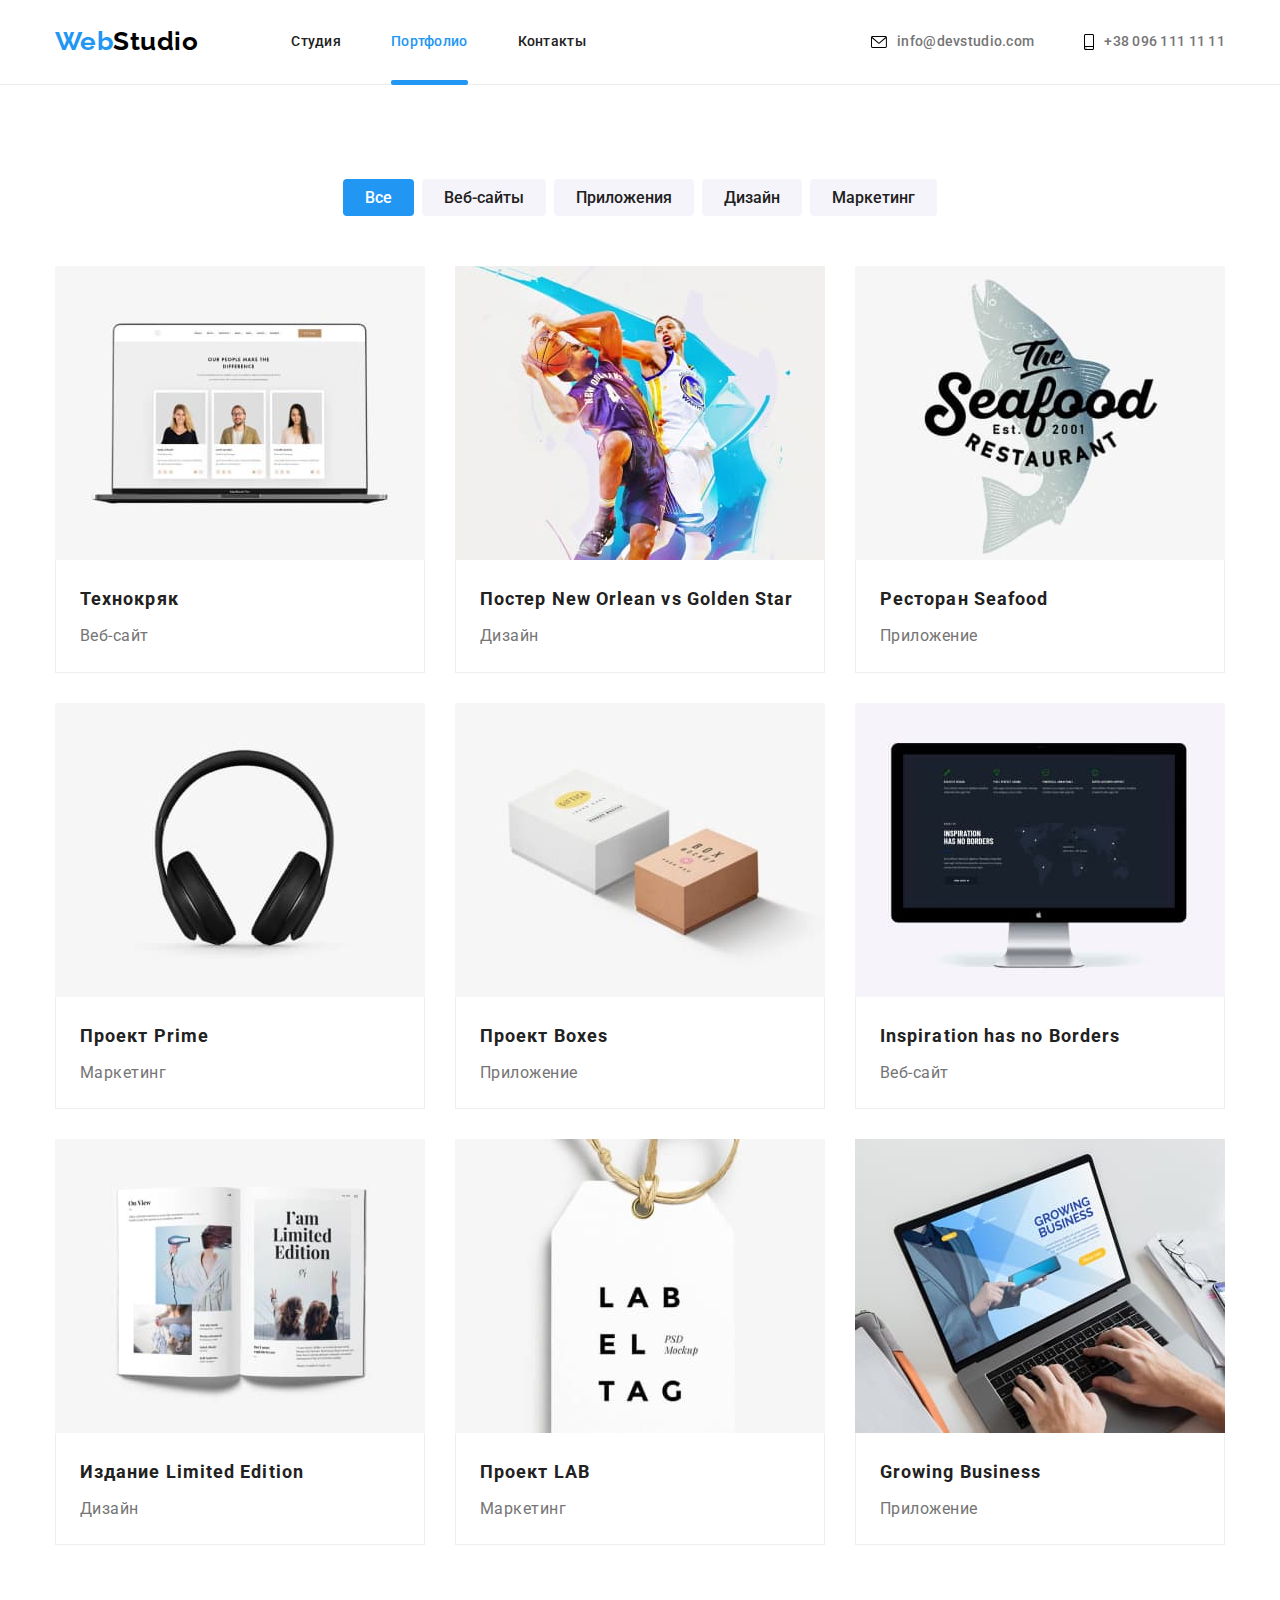
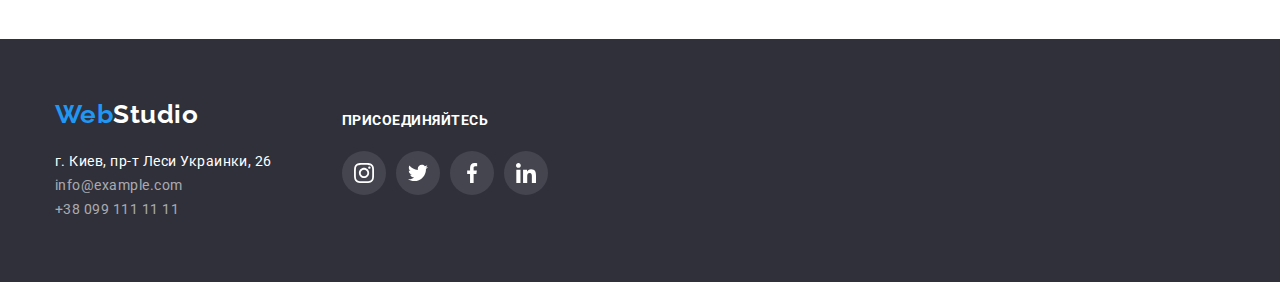
==== portfolio.html @ e1151875 "Initial commit" ====
<!DOCTYPE html>
<html lang="ru">
  <head>
    <meta charset="UTF-8" />
    <meta http-equiv="X-UA-Compatible" content="IE=edge" />
    <meta name="viewport" content="width=device-width, initial-scale=1.0" />
    <title>Document</title>
    <link rel="preconnect" href="https://fonts.googleapis.com" />
    <link rel="preconnect" href="https://fonts.gstatic.com" crossorigin />
    <link
      href="https://fonts.googleapis.com/css2?family=Raleway:wght@700&family=Roboto:wght@400;500;700;900&display=swap"
      rel="stylesheet"
    />
    <link
      rel="stylesheet"
      href="https://cdnjs.cloudflare.com/ajax/libs/modern-normalize/1.1.0/modern-normalize.min.css"
    />
    <link rel="stylesheet" href="./css/styles.css" />
  </head>

  <body>
    <!-- Шапка профиля -->
    <header>
      <div class="container">
        <nav class="main-nav">
          <a href="./index.html" class="header-logo-first"
            >Web<span class="header-logo-second">Studio</span></a
          >
          <ul class="site-nav list">
            <li class="item"><a href="./index.html" class="link">Студия</a></li>
            <li class="item">
              <a href="./portfolio.html" class="link current">Портфолио</a>
            </li>
            <li class="item"><a href="" class="link">Контакты</a></li>
          </ul>
        </nav>
        <ul class="auth-nav list">
          <li class="item">
            <a href="mailto:info@devstudio.com" class="link">
              <svg class="item-icon" width="16" height="12">
                <use href="./images/icons.svg#icon-envelope"></use>
              </svg>
              info@devstudio.com</a
            >
          </li>
          <li class="item">
            <a href="tel:+380961111111" class="link">
              <svg class="item-icon" width="10" height="16">
                <use href="./images/icons.svg#icon-smartphone"></use></svg
              >+38 096 111 11 11</a
            >
          </li>
        </ul>
      </div>
    </header>

    <main>
      <section class="section">
        <div class="container">
          <h1 hidden>Filter</h1>
          <ul class="filter-list list">
            <li class="item">
              <button type="button" class="filter-button active">Все</button>
            </li>
            <li class="item">
              <button type="button" class="filter-button">Веб-сайты</button>
            </li>
            <li class="item">
              <button type="button" class="filter-button">Приложения</button>
            </li>
            <li class="item">
              <button type="button" class="filter-button">Дизайн</button>
            </li>
            <li class="item">
              <button type="button" class="filter-button">Маркетинг</button>
            </li>
          </ul>

          <ul class="project-list list">
            <li class="item">
              <a href="">
                <img
                  src="./images/project1.jpg"
                  alt="Фoто команды"
                  width="370"
                  height="294"
                  class="project-picture"
                />
                <div class="project-info-block">
                  <h2 class="name">Технокряк</h2>
                  <p class="description">Веб-сайт</p>
                </div>
              </a>
            </li>
            <li class="item">
              <a href="">
                <img
                  src="./images/project2.jpg"
                  alt="Баскетболисты с мячом"
                  width="370"
                  height="294"
                  class="project-picture"
                />
                <div class="project-info-block">
                  <h2 class="name">Постер New Orlean vs Golden Star</h2>
                  <p class="description">Дизайн</p>
                </div>
              </a>
            </li>
            <li class="item">
              <a href="">
                <img
                  src="./images/project3.jpg"
                  alt="Эмблема ресторана"
                  width="370"
                  height="294"
                  class="project-picture"
                />
                <div class="project-info-block">
                  <h2 class="name">Ресторан Seafood</h2>
                  <p class="description">Приложение</p>
                </div>
              </a>
            </li>
            <li class="item">
              <a href="">
                <img
                  src="./images/project4.jpg"
                  alt="Наушники"
                  width="370"
                  height="294"
                  class="project-picture"
                />
                <div class="project-info-block">
                  <h2 class="name">Проект Prime</h2>
                  <p class="description">Маркетинг</p>
                </div>
              </a>
            </li>
            <li class="item">
              <a href="">
                <img
                  src="./images/project5.jpg"
                  alt="Две коробки"
                  width="370"
                  height="294"
                  class="project-picture"
                />
                <div class="project-info-block">
                  <h2 class="name">Проект Boxes</h2>
                  <p class="description">Приложение</p>
                </div>
              </a>
            </li>
            <li class="item">
              <a href="">
                <img
                  src="./images/project6.jpg"
                  alt="Монитор"
                  width="370"
                  height="294"
                  class="project-picture"
                />
                <div class="project-info-block">
                  <h2 class="name" lang="en">Inspiration has no Borders</h2>
                  <p class="description">Веб-сайт</p>
                </div>
              </a>
            </li>
            <li class="item">
              <a href="">
                <img
                  src="./images/project7.jpg"
                  alt="Журнал"
                  width="370"
                  height="294"
                  class="project-picture"
                />
                <div class="project-info-block">
                  <h2 class="name">Издание Limited Edition</h2>
                  <p class="description">Дизайн</p>
                </div>
              </a>
            </li>
            <li class="item">
              <a href="">
                <img
                  src="./images/project8.jpg"
                  alt="Лейба"
                  width="370"
                  height="294"
                  class="project-picture"
                />
                <div class="project-info-block">
                  <h2 class="name">Проект LAB</h2>
                  <p class="description">Маркетинг</p>
                </div>
              </a>
            </li>
            <li class="item">
              <a href="">
                <img
                  src="./images/project9.jpg"
                  alt="Ноутбук"
                  width="370"
                  height="294"
                  class="project-picture"
                />
                <div class="project-info-block">
                  <h2 class="name" lang="en">Growing Business</h2>
                  <p class="description">Приложение</p>
                </div>
              </a>
            </li>
          </ul>
        </div>
      </section>
    </main>

    <footer>
      <div class="container">
        <div class="footer-block">
          <a href="./index.html" class="footer-logo-first"
            >Web<span class="footer-logo-second">Studio</span></a
          >
          <address>
            <ul class="footer-address list">
              <li class="address">г. Киев, пр-т Леси Украинки, 26</li>
              <li>
                <a class="link" href="mailto:info@devstudio.com"
                  >info@example.com</a
                >
              </li>
              <li>
                <a class="link" href="tel:+380961111111">+38 099 111 11 11</a>
              </li>
            </ul>
          </address>
        </div>
        <div class="footer-block">
          <h4 class="footer-soc-link">присоединяйтесь</h4>
          <ul class="footer-item-list list">
            <li class="footer-item-soc">
              <a href="">
                <svg class="fotter-soc-icon" width="20" height="20">
                  <use href="./images/icons.svg#icon-instagram"></use>
                </svg>
              </a>
            </li>
            <li class="footer-item-soc">
              <a href="">
                <svg class="fotter-soc-icon" width="20" height="20">
                  <use href="./images/icons.svg#icon-twitter"></use>
                </svg>
              </a>
            </li>
            <li class="footer-item-soc">
              <a href="">
                <svg class="fotter-soc-icon" width="20" height="20">
                  <use href="./images/icons.svg#icon-facebook"></use></svg
              ></a>
            </li>
            <li class="footer-item-soc">
              <a href="">
                <svg class="fotter-soc-icon" width="20" height="20">
                  <use href="./images/icons.svg#icon-linkedin"></use></svg
              ></a>
            </li>
          </ul>
        </div>
      </div>
    </footer>
  </body>
</html>
---- css/styles.css ----
:root {
  --primary-text-color: #757575;
  --title-text-color: #212121;
  --secondary-title-text-color: #ffffff;
  --tertiary-title-text-color: #000000;
  --footer-title-text-color: rgba(255, 255, 255, 0.6);
  --footer-icon-color: rgba(255, 255, 255, 0.1);
  --accent-color: #2196f3;
  --primary-bg-color: #ffffff;
  --title-bg-color: #2f303a;
  --team-title-bg-color: #f5f4fa;
  --button-hover-color: #188ce8;
  --button-secondary-color: #f5f4fa;
  --border-bg: #eeeeee;
  --header-border-bg: #ececec;
  --social-links-color: #afb1b8;
}

body {
  background-color: var(--primary-bg-color);
  color: var(--primary-text-color);
  font-family: Roboto, sans-serif;
  letter-spacing: 0.03em;
}

a {
  text-decoration: none;
}

address {
  font-style: normal;
}

.list {
  list-style: none;
  padding: 0;
  margin: 0;
}

h1,
h2,
h3,
p {
  margin: 0;
  padding: 0;
}

img {
  display: block;
}

.section {
  padding-top: 94px;
  padding-bottom: 94px;
}

/* -----------Logo---------- */

.header-logo-first {
  color: var(--accent-color);
  font-family: Raleway, sans-serif;
  font-weight: 700;
  font-size: 26px;
  line-height: 1.19;
  margin-right: 93px;
}

.header-logo-second {
  color: var(--tertiary-title-text-color);
}

/* ---------Navigation-------- */

.main-nav {
  display: flex;
  align-items: center;
}

header {
  border-bottom: 1px solid var(--header-border-bg);
}

header .container {
  display: flex;
  align-items: center;
}

.site-nav {
  display: flex;
}

.site-nav .item:not(:last-child) {
  margin-right: 50px;
}

.site-nav .link {
  color: var(--title-text-color);
  font-weight: 500;
  font-size: 14px;
  line-height: 1.4;
  letter-spacing: 0.02em;
  display: block;
  padding-top: 32px;
  padding-bottom: 32px;
}

.site-nav .link:hover,
.site-nav .link:focus {
  color: var(--accent-color);
}

.site-nav .link.current {
  color: var(--accent-color);
}

.link.current {
  position: relative;
}

.link.current::after {
  content: "";
  position: absolute;
  left: 0;
  bottom: -1px;

  display: block;
  width: 100%;
  height: 5px;
  border-radius: 2px;
  background-color: var(--accent-color);
}

.auth-nav {
  display: flex;
  margin-left: auto;
}

.auth-nav .item:not(:last-child) {
  margin-right: 50px;
}

.auth-nav .link {
  color: var(--primary-text-color);
  font-weight: 500;
  font-size: 14px;
  line-height: 1.14;
  letter-spacing: 0.02em;
  padding-top: 32px;
  padding-bottom: 32px;
  display: flex;
  align-items: center;

  /* transition-property: color, fill;
  transition-timing-function: cubic-bezier(0.4, 0, 0.2, 1);
  transition-duration: 250ms; */
}

.auth-nav .link:hover,
.auth-nav .link:focus {
  color: var(--accent-color);
  fill: var(--accent-color);
}

.auth-nav .item-icon {
  margin-right: 10px;
}

.container {
  margin-left: auto;
  margin-right: auto;
  width: 1200px;
  padding-left: 15px;
  padding-right: 15px;
  /* outline: 2px solid tomato; */
}

/* -------Hero-------- */

.hero {
  background-color: var(--title-bg-color);
  text-align: center;
  padding-top: 200px;
  padding-bottom: 200px;
  background-image: linear-gradient(
      to right,
      rgba(47, 48, 58, 0.4),
      rgba(47, 48, 58, 0.4)
    ),
    url(../images/Img-header.jpg);
  background-size: cover;
  background-position: center;
  background-repeat: no-repeat;
  max-width: 1600px;
  margin: 0 auto;
}

.hero-title {
  color: var(--secondary-title-text-color);
  font-weight: 900;
  font-size: 44px;
  line-height: 1.36;
  letter-spacing: 0.06em;
  text-transform: uppercase;
  margin-bottom: 30px;
}

/* --------Button------- */

.button {
  color: var(--secondary-title-text-color);
  background-color: var(--accent-color);
  font-weight: 700;
  font-size: 16px;
  line-height: 1.9;
  letter-spacing: 0.06em;
  cursor: pointer;
  border: 0;
  border-radius: 4px;
  padding: 10px 32px;
  display: inline-block;
}

.button:hover,
.button:focus {
  background-color: var(--button-hover-color);
}

/* --------Feature--------- */

.feature-list {
  display: flex;
}

.feature-list .item:not(:last-child) {
  margin-right: 30px;
}

.feature-list .title {
  color: var(--title-text-color);
  font-weight: 700;
  font-size: 14px;
  line-height: 1.14;
  text-transform: uppercase;
  margin-bottom: 10px;
}

.feature-list-icon {
  display: flex;
  justify-content: center;
  align-items: center;
  background-color: var(--team-title-bg-color);
  border-radius: 4px;
  margin-bottom: 30px;
  height: 120px;
}

.feature-list .text {
  font-weight: 400;
  font-size: 14px;
  line-height: 1.7;
}

/* --------Work--------- */

.work-section {
  padding-top: 0;
}

.work-list {
  display: flex;
}

.work-title {
  color: var(--title-text-color);
  font-weight: 700;
  font-size: 36px;
  line-height: 1.17;
  text-align: center;
  margin-bottom: 50px;
}

.work-list .item {
  margin-right: 30px;
}

/* -------------Team----------------- */

.team {
  background-color: var(--team-title-bg-color);
}

.team-list {
  display: flex;
}

.team-list .item:not(:last-child) {
  margin-right: 30px;
}

.team-list .item {
  box-shadow: 0px 1px 3px rgba(0, 0, 0, 0.12), 0px 1px 1px rgba(0, 0, 0, 0.14),
    0px 2px 1px rgba(0, 0, 0, 0.2);
  border-radius: 0px 0px 4px 4px;
}

.team-list .info-block {
  padding-top: 30px;
  padding-bottom: 16px;
  background-color: var(--primary-bg-color);
}

.team-title {
  color: var(--title-text-color);
  font-weight: 700;
  font-size: 36px;
  line-height: 1.17;
  text-align: center;
  margin-bottom: 50px;
}

.team-list .title {
  color: var(--title-text-color);
  font-weight: 500;
  font-size: 16px;
  line-height: 1.2;
  text-align: center;
  margin-bottom: 10px;
}

.team-list .position {
  font-weight: 400;
  font-size: 16px;
  line-height: 1.2;
  text-align: center;
  color: var(--primary-text-color);
}

.position-soc-list {
  background-color: var(--primary-bg-color);
  display: flex;
  padding-left: 32px;
  padding-right: 32px;
  padding-bottom: 30px;
}

.position-soc-link {
  width: 44px;
  height: 44px;
  background-color: var(--secondary-title-text-color);
  border-radius: 50%;
  display: flex;
  align-items: center;
  justify-content: center;
  fill: var(--social-links-color);
}

.position-soc-item:not(:last-child) {
  margin-right: 10px;
}

.position-soc-link:hover,
.position-soc-link:focus {
  background-color: var(--accent-color);
  fill: var(--primary-bg-color);
}

/* --------------------Clients----------------------- */

.clients-list {
  display: flex;
  justify-content: space-between;
  margin: 0;
  padding: 0;
}

.clients-item {
  display: flex;
  justify-content: center;
  align-items: center;
  width: calc(100% / 6 - 25px);
  height: 92px;
  border: 1px solid var(--social-links-color);
  border-radius: 4px;
}

.clients-item:hover,
.clients-item:focus {
  border-color: var(--accent-color);
  fill: var(--accent-color);
}

.clients-title {
  color: var(--title-text-color);
  font-weight: 700;
  font-size: 36px;
  line-height: 1.17;
  text-align: center;
  margin-bottom: 50px;
}

.client-link {
  display: flex;
  justify-content: center;
  align-items: center;
  width: 100%;
  height: 100%;
  color: var(--social-links-color);
  fill: var(--social-links-color);
}

.client-link:hover,
.client-link:focus {
  border-color: var(--accent-color);
  fill: var(--accent-color);
}

.clients-icon {
  width: 106px;
  height: 60px;
}

/* --------------------Footer----------------- */

footer {
  background-color: var(--title-bg-color);
  padding-top: 60px;
  padding-bottom: 60px;
}

footer .container {
  display: flex;
  justify-content: flex-start;
  align-items: flex-start;
}

.footer-block:not(:last-child) {
  margin-right: 70px;
}

.footer-logo-first {
  color: var(--accent-color);
  font-family: Raleway, sans-serif;
  font-weight: 700;
  font-size: 26px;
  line-height: 1.19;
  display: inline-block;
  margin-bottom: 20px;
}

.footer-logo-second {
  color: var(--secondary-title-text-color);
}

.address {
  color: var(--secondary-title-text-color);
  font-weight: 400;
  font-size: 14px;
  line-height: 1.7;
}

.footer-address .link {
  color: var(--footer-title-text-color);
  font-weight: 400;
  font-size: 14px;
  line-height: 1.7;
}

.footer-address .link:hover,
.list .link:focus {
  color: var(--accent-color);
}

.footer-soc-link {
  color: var(--secondary-title-text-color);
  font-weight: 700;
  font-size: 14px;
  line-height: 1.4;
  text-transform: uppercase;
  margin-top: 12px;
  margin-bottom: 20px;
}

.footer-item-list {
  display: flex;
}

.footer-item-soc {
  padding: 12px;
  background-color: var(--footer-icon-color);
  border-radius: 50%;
}

.footer-item-soc:hover,
.footer-item-soc:focus {
  background-color: var(--accent-color);
}

.footer-item-soc:not(:last-child) {
  margin-right: 10px;
}

.fotter-soc-icon {
  fill: var(--primary-bg-color);
  display: block;
}

/* ------Portfolio filter ------*/

.filter-list {
  display: flex;
  justify-content: center;
  margin-bottom: 50px;
}

.filter-list .item:not(:last-child) {
  margin-right: 8px;
}

.filter-button {
  color: var(--title-text-color);
  background-color: var(--button-secondary-color);
  font-weight: 500;
  font-size: 16px;
  line-height: 1.6;
  text-align: center;
  font-family: inherit;
  display: inline-block;
  padding: 6px 22px;
  border-radius: 4px;
  border: 0;
}

.filter-button.active {
  color: var(--secondary-title-text-color);
  background-color: var(--accent-color);
}

.filter-button:hover,
.filter-button:focus {
  box-shadow: 0px 3px 1px rgba(0, 0, 0, 0.1), 0px 1px 2px rgba(0, 0, 0, 0.08),
    0px 2px 2px rgba(0, 0, 0, 0.12);
}

/* ------Portfolio project------ */

.project-list {
  display: flex;
  flex-wrap: wrap;
}

.project-list .item {
  width: 370px;
  margin-right: 30px;
  margin-bottom: 30px;
}

.project-list .item:hover,
.project-list .item:focus {
  box-shadow: 0px 1px 1px rgba(0, 0, 0, 0.12), 0px 4px 4px rgba(0, 0, 0, 0.06),
    1px 4px 6px rgba(0, 0, 0, 0.16);
}

.project-list .item:nth-child(3n) {
  margin-right: 0;
}
.project-list .item:nth-last-child(-n + 3) {
  margin-bottom: 0;
}

.project-list .project-info-block {
  border: 1px solid var(--border-bg);
  border-top-color: transparent;
  padding: 20px 24px;
}

.project-list .name {
  color: var(--title-text-color);
  font-weight: 700;
  font-size: 18px;
  line-height: 2;
  letter-spacing: 0.06em;
  margin-bottom: 4px;
}

.project-list .description {
  color: var(--primary-text-color);
  font-weight: 400;
  font-size: 16px;
  line-height: 1.9;
}
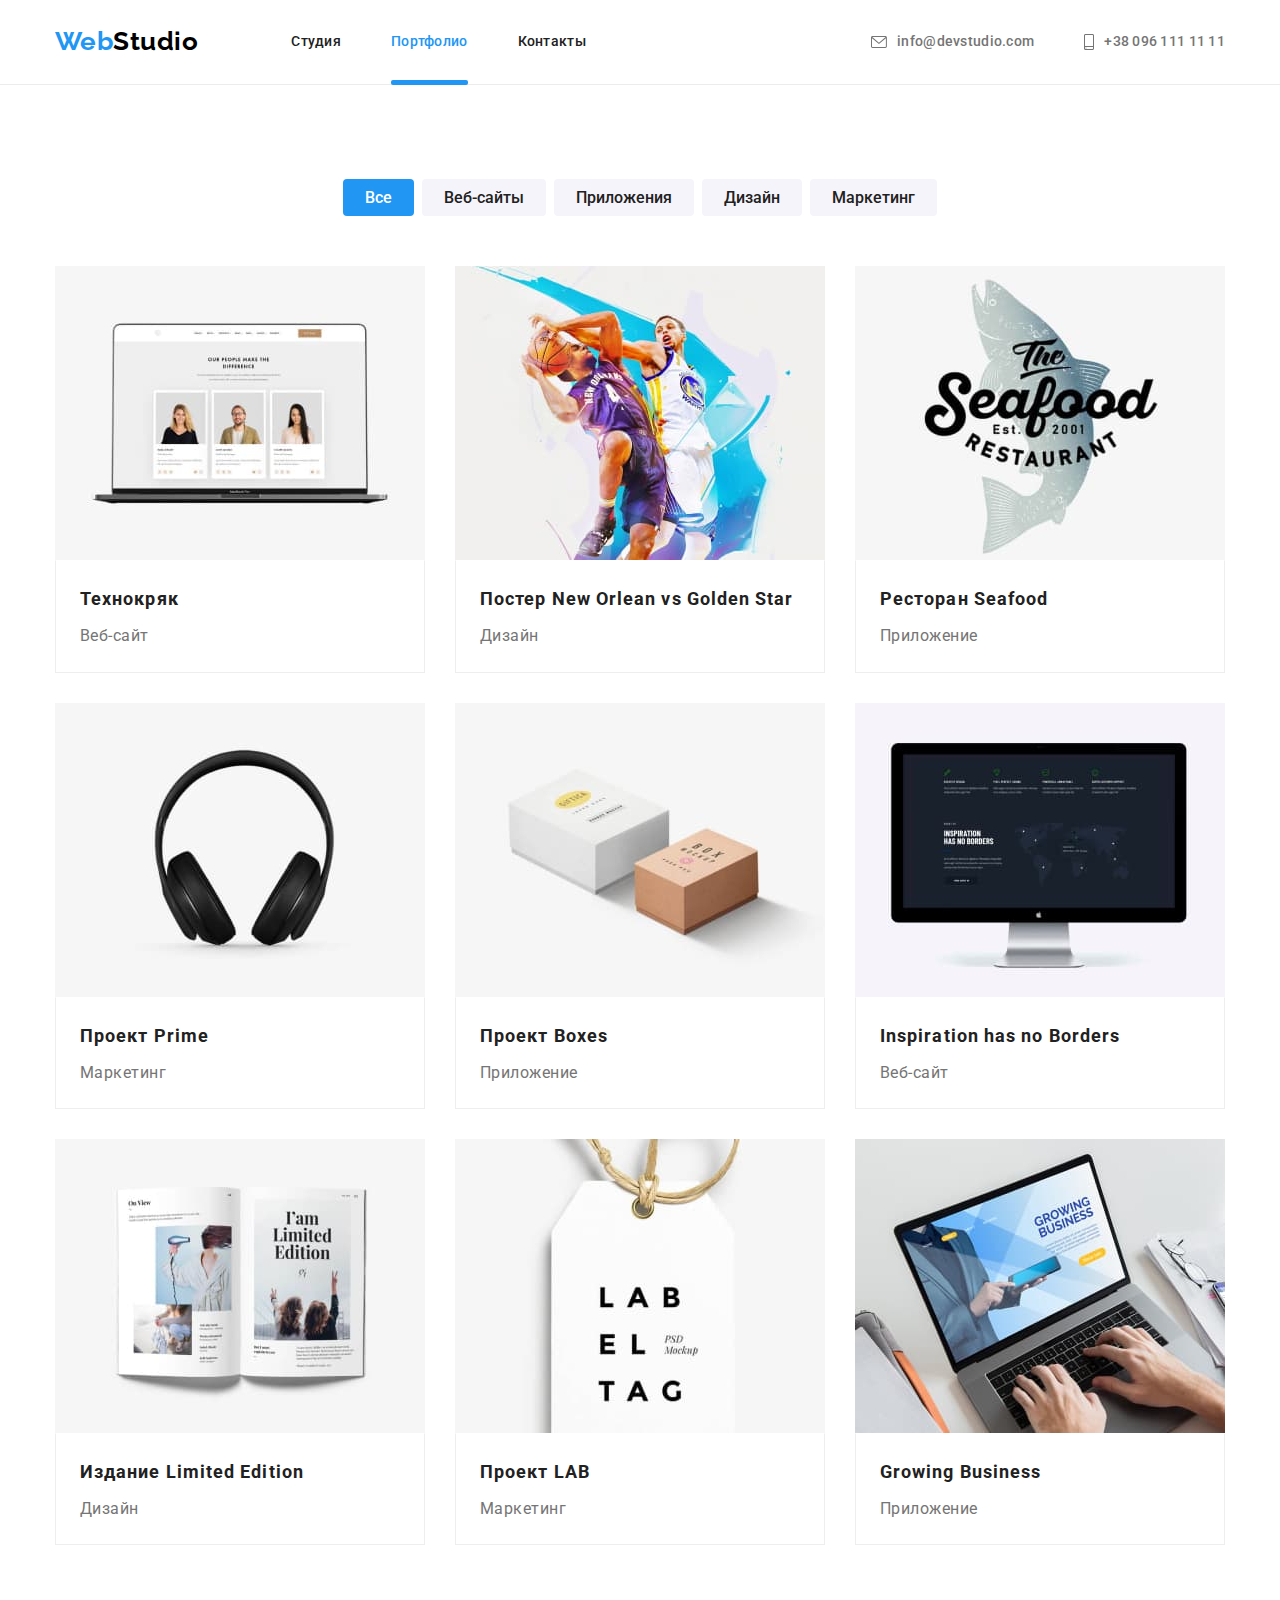
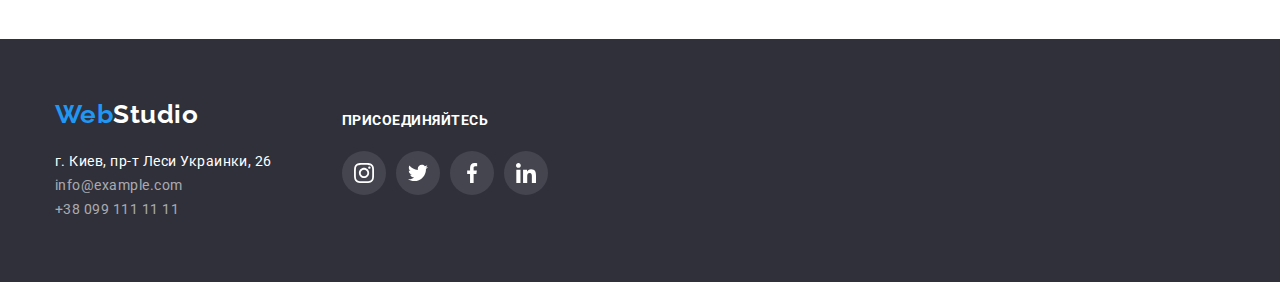
==== commit 20498e12: "Add modal window" ====
--- a/portfolio.html
+++ b/portfolio.html
@@ -79,133 +79,231 @@
           <ul class="project-list list">
             <li class="item">
               <a href="">
-                <img
-                  src="./images/project1.jpg"
-                  alt="Фoто команды"
-                  width="370"
-                  height="294"
-                  class="project-picture"
-                />
+                <div class="project-picture-block">
+                  <img
+                    src="./images/project1.jpg"
+                    alt="Фoто команды"
+                    width="370"
+                    height="294"
+                    class="project-picture"
+                  />
+                  <div class="project-picture-overlay">
+                    <p class="project-overlay-text">
+                      Ресурс предлагает комплексные предложения с разным уровнем
+                      функционала и сервисов. Все это позволит посетителю
+                      получить исчерпывающие сведения о компании или частном
+                      лице.
+                    </p>
+                  </div>
+                </div>
                 <div class="project-info-block">
                   <h2 class="name">Технокряк</h2>
                   <p class="description">Веб-сайт</p>
                 </div>
               </a>
             </li>
-            <li class="item">
-              <a href="">
-                <img
-                  src="./images/project2.jpg"
-                  alt="Баскетболисты с мячом"
-                  width="370"
-                  height="294"
-                  class="project-picture"
-                />
+
+            <li class="item">
+              <a href="">
+                <div class="project-picture-block">
+                  <img
+                    src="./images/project2.jpg"
+                    alt="Баскетболисты с мячом"
+                    width="370"
+                    height="294"
+                    class="project-picture"
+                  />
+                  <div class="project-picture-overlay">
+                    <p class="project-overlay-text">
+                      Ресурс предлагает комплексные предложения с разным уровнем
+                      функционала и сервисов. Все это позволит посетителю
+                      получить исчерпывающие сведения о компании или частном
+                      лице.
+                    </p>
+                  </div>
+                </div>
                 <div class="project-info-block">
                   <h2 class="name">Постер New Orlean vs Golden Star</h2>
                   <p class="description">Дизайн</p>
                 </div>
               </a>
             </li>
-            <li class="item">
-              <a href="">
-                <img
-                  src="./images/project3.jpg"
-                  alt="Эмблема ресторана"
-                  width="370"
-                  height="294"
-                  class="project-picture"
-                />
+
+            <li class="item">
+              <a href="">
+                <div class="project-picture-block">
+                  <img
+                    src="./images/project3.jpg"
+                    alt="Эмблема ресторана"
+                    width="370"
+                    height="294"
+                    class="project-picture"
+                  />
+                  <div class="project-picture-overlay">
+                    <p class="project-overlay-text">
+                      Ресурс предлагает комплексные предложения с разным уровнем
+                      функционала и сервисов. Все это позволит посетителю
+                      получить исчерпывающие сведения о компании или частном
+                      лице.
+                    </p>
+                  </div>
+                </div>
                 <div class="project-info-block">
                   <h2 class="name">Ресторан Seafood</h2>
                   <p class="description">Приложение</p>
                 </div>
               </a>
             </li>
-            <li class="item">
-              <a href="">
-                <img
-                  src="./images/project4.jpg"
-                  alt="Наушники"
-                  width="370"
-                  height="294"
-                  class="project-picture"
-                />
+
+            <li class="item">
+              <a href="">
+                <div class="project-picture-block">
+                  <img
+                    src="./images/project4.jpg"
+                    alt="Наушники"
+                    width="370"
+                    height="294"
+                    class="project-picture"
+                  />
+                  <div class="project-picture-overlay">
+                    <p class="project-overlay-text">
+                      Ресурс предлагает комплексные предложения с разным уровнем
+                      функционала и сервисов. Все это позволит посетителю
+                      получить исчерпывающие сведения о компании или частном
+                      лице.
+                    </p>
+                  </div>
+                </div>
                 <div class="project-info-block">
                   <h2 class="name">Проект Prime</h2>
                   <p class="description">Маркетинг</p>
                 </div>
               </a>
             </li>
-            <li class="item">
-              <a href="">
-                <img
-                  src="./images/project5.jpg"
-                  alt="Две коробки"
-                  width="370"
-                  height="294"
-                  class="project-picture"
-                />
+
+            <li class="item">
+              <a href="">
+                <div class="project-picture-block">
+                  <img
+                    src="./images/project5.jpg"
+                    alt="Две коробки"
+                    width="370"
+                    height="294"
+                    class="project-picture"
+                  />
+                  <div class="project-picture-overlay">
+                    <p class="project-overlay-text">
+                      Ресурс предлагает комплексные предложения с разным уровнем
+                      функционала и сервисов. Все это позволит посетителю
+                      получить исчерпывающие сведения о компании или частном
+                      лице.
+                    </p>
+                  </div>
+                </div>
                 <div class="project-info-block">
                   <h2 class="name">Проект Boxes</h2>
                   <p class="description">Приложение</p>
                 </div>
               </a>
             </li>
-            <li class="item">
-              <a href="">
-                <img
-                  src="./images/project6.jpg"
-                  alt="Монитор"
-                  width="370"
-                  height="294"
-                  class="project-picture"
-                />
+
+            <li class="item">
+              <a href="">
+                <div class="project-picture-block">
+                  <img
+                    src="./images/project6.jpg"
+                    alt="Монитор"
+                    width="370"
+                    height="294"
+                    class="project-picture"
+                  />
+                  <div class="project-picture-overlay">
+                    <p class="project-overlay-text">
+                      Ресурс предлагает комплексные предложения с разным уровнем
+                      функционала и сервисов. Все это позволит посетителю
+                      получить исчерпывающие сведения о компании или частном
+                      лице.
+                    </p>
+                  </div>
+                </div>
                 <div class="project-info-block">
                   <h2 class="name" lang="en">Inspiration has no Borders</h2>
                   <p class="description">Веб-сайт</p>
                 </div>
               </a>
             </li>
-            <li class="item">
-              <a href="">
-                <img
-                  src="./images/project7.jpg"
-                  alt="Журнал"
-                  width="370"
-                  height="294"
-                  class="project-picture"
-                />
+
+            <li class="item">
+              <a href="">
+                <div class="project-picture-block">
+                  <img
+                    src="./images/project7.jpg"
+                    alt="Журнал"
+                    width="370"
+                    height="294"
+                    class="project-picture"
+                  />
+                  <div class="project-picture-overlay">
+                    <p class="project-overlay-text">
+                      Ресурс предлагает комплексные предложения с разным уровнем
+                      функционала и сервисов. Все это позволит посетителю
+                      получить исчерпывающие сведения о компании или частном
+                      лице.
+                    </p>
+                  </div>
+                </div>
                 <div class="project-info-block">
                   <h2 class="name">Издание Limited Edition</h2>
                   <p class="description">Дизайн</p>
                 </div>
               </a>
             </li>
-            <li class="item">
-              <a href="">
-                <img
-                  src="./images/project8.jpg"
-                  alt="Лейба"
-                  width="370"
-                  height="294"
-                  class="project-picture"
-                />
+
+            <li class="item">
+              <a href="">
+                <div class="project-picture-block">
+                  <img
+                    src="./images/project8.jpg"
+                    alt="Лейба"
+                    width="370"
+                    height="294"
+                    class="project-picture"
+                  />
+                  <div class="project-picture-overlay">
+                    <p class="project-overlay-text">
+                      Ресурс предлагает комплексные предложения с разным уровнем
+                      функционала и сервисов. Все это позволит посетителю
+                      получить исчерпывающие сведения о компании или частном
+                      лице.
+                    </p>
+                  </div>
+                </div>
                 <div class="project-info-block">
                   <h2 class="name">Проект LAB</h2>
                   <p class="description">Маркетинг</p>
                 </div>
               </a>
             </li>
-            <li class="item">
-              <a href="">
-                <img
-                  src="./images/project9.jpg"
-                  alt="Ноутбук"
-                  width="370"
-                  height="294"
-                  class="project-picture"
-                />
+
+            <li class="item">
+              <a href="">
+                <div class="project-picture-block">
+                  <img
+                    src="./images/project9.jpg"
+                    alt="Ноутбук"
+                    width="370"
+                    height="294"
+                    class="project-picture"
+                  />
+                  <div class="project-picture-overlay">
+                    <p class="project-overlay-text">
+                      Ресурс предлагает комплексные предложения с разным уровнем
+                      функционала и сервисов. Все это позволит посетителю
+                      получить исчерпывающие сведения о компании или частном
+                      лице.
+                    </p>
+                  </div>
+                </div>
                 <div class="project-info-block">
                   <h2 class="name" lang="en">Growing Business</h2>
                   <p class="description">Приложение</p>
--- a/css/styles.css
+++ b/css/styles.css
@@ -14,6 +14,9 @@
   --border-bg: #eeeeee;
   --header-border-bg: #ececec;
   --social-links-color: #afb1b8;
+  --work-list-name-color: rgba(47, 48, 58, 0.8);
+  --overlay-color: rgba(33, 150, 243, 0.9);
+  --backdrop-color: rgba(0, 0, 0, 0.2);
 }
 
 body {
@@ -102,6 +105,8 @@
   display: block;
   padding-top: 32px;
   padding-bottom: 32px;
+
+  transition: color 250ms cubic-bezier(0.4, 0, 0.2, 1);
 }
 
 .site-nav .link:hover,
@@ -150,19 +155,20 @@
   display: flex;
   align-items: center;
 
-  /* transition-property: color, fill;
+  transition-property: color, fill;
+  transition-duration: 250ms;
   transition-timing-function: cubic-bezier(0.4, 0, 0.2, 1);
-  transition-duration: 250ms; */
 }
 
 .auth-nav .link:hover,
 .auth-nav .link:focus {
   color: var(--accent-color);
-  fill: var(--accent-color);
+  fill: currentColor;
 }
 
 .auth-nav .item-icon {
   margin-right: 10px;
+  fill: currentColor;
 }
 
 .container {
@@ -218,6 +224,8 @@
   border-radius: 4px;
   padding: 10px 32px;
   display: inline-block;
+
+  transition: background-color 250ms cubic-bezier(0.4, 0, 0.2, 1);
 }
 
 .button:hover,
@@ -280,7 +288,26 @@
 }
 
 .work-list .item {
+  position: relative;
+
   margin-right: 30px;
+}
+
+.work-list-name {
+  position: absolute;
+  bottom: 0;
+  left: 0;
+
+  width: 100%;
+  height: 70px;
+  padding: 27px 80px;
+  font-weight: 700;
+  font-size: 14px;
+  line-height: 1.14;
+  text-align: center;
+  text-transform: uppercase;
+  color: var(--primary-bg-color);
+  background-color: var(--work-list-name-color);
 }
 
 /* -------------Team----------------- */
@@ -352,6 +379,10 @@
   align-items: center;
   justify-content: center;
   fill: var(--social-links-color);
+
+  transition-property: background-color, fill;
+  transition-duration: 250ms;
+  transition-timing-function: cubic-bezier(0.4, 0, 0.2, 1);
 }
 
 .position-soc-item:not(:last-child) {
@@ -381,6 +412,10 @@
   height: 92px;
   border: 1px solid var(--social-links-color);
   border-radius: 4px;
+
+  transition-property: border-color, fill;
+  transition-duration: 250ms;
+  transition-timing-function: cubic-bezier(0.4, 0, 0.2, 1);
 }
 
 .clients-item:hover,
@@ -406,6 +441,10 @@
   height: 100%;
   color: var(--social-links-color);
   fill: var(--social-links-color);
+
+  transition-property: border-color, fill;
+  transition-duration: 250ms;
+  transition-timing-function: cubic-bezier(0.4, 0, 0.2, 1);
 }
 
 .client-link:hover,
@@ -419,7 +458,46 @@
   height: 60px;
 }
 
-/* --------------------Footer----------------- */
+.backdrop {
+  position: fixed;
+
+  top: 0;
+  left: 0;
+  width: 100%;
+  height: 100%;
+  background-color: var(--backdrop-color);
+}
+
+.backdrop.is-hidden {
+  opacity: 0;
+  pointer-events: none;
+}
+
+.modal {
+  position: absolute;
+  top: 50%;
+  left: 50%;
+  transform: translate(-50%, -50%);
+
+  width: 528px;
+  height: 581px;
+  background-color: var(--primary-bg-color);
+  box-shadow: 0px 1px 3px rgba(0, 0, 0, 0.12), 0px 1px 1px rgba(0, 0, 0, 0.14),
+    0px 2px 1px rgba(0, 0, 0, 0.2);
+  border-radius: 4px;
+}
+
+.modal-close-btn {
+  position: absolute;
+  top: 8px;
+  right: 8px;
+
+  border: 0px;
+  background-color: transparent;
+  cursor: pointer;
+}
+
+/* --------------------Foot er----------------- */
 
 footer {
   background-color: var(--title-bg-color);
@@ -463,6 +541,8 @@
   font-weight: 400;
   font-size: 14px;
   line-height: 1.7;
+
+  transition: color 250ms cubic-bezier(0.4, 0, 0.2, 1);
 }
 
 .footer-address .link:hover,
@@ -488,6 +568,8 @@
   padding: 12px;
   background-color: var(--footer-icon-color);
   border-radius: 50%;
+
+  transition: background-color 250ms cubic-bezier(0.4, 0, 0.2, 1);
 }
 
 .footer-item-soc:hover,
@@ -528,6 +610,8 @@
   padding: 6px 22px;
   border-radius: 4px;
   border: 0;
+
+  transition: box-shadow 250ms cubic-bezier(0.4, 0, 0.2, 1);
 }
 
 .filter-button.active {
@@ -552,6 +636,8 @@
   width: 370px;
   margin-right: 30px;
   margin-bottom: 30px;
+
+  transition: box-shadow 250ms cubic-bezier(0.4, 0, 0.2, 1);
 }
 
 .project-list .item:hover,
@@ -588,3 +674,32 @@
   font-size: 16px;
   line-height: 1.9;
 }
+
+.project-picture-block {
+  position: relative;
+  overflow: hidden;
+}
+
+.project-picture-overlay {
+  position: absolute;
+
+  transform: translateY(100%);
+  transition: transform 250ms cubic-bezier(0.4, 0, 0.2, 1);
+
+  bottom: 0;
+  width: 100%;
+  height: 100%;
+  padding: 63px 24px;
+  background-color: var(--overlay-color);
+}
+
+.project-overlay-text {
+  font-weight: 400;
+  font-size: 18px;
+  line-height: 1.56;
+  color: var(--primary-bg-color);
+}
+
+.project-list .item:hover .project-picture-overlay {
+  transform: translateY(0);
+}
